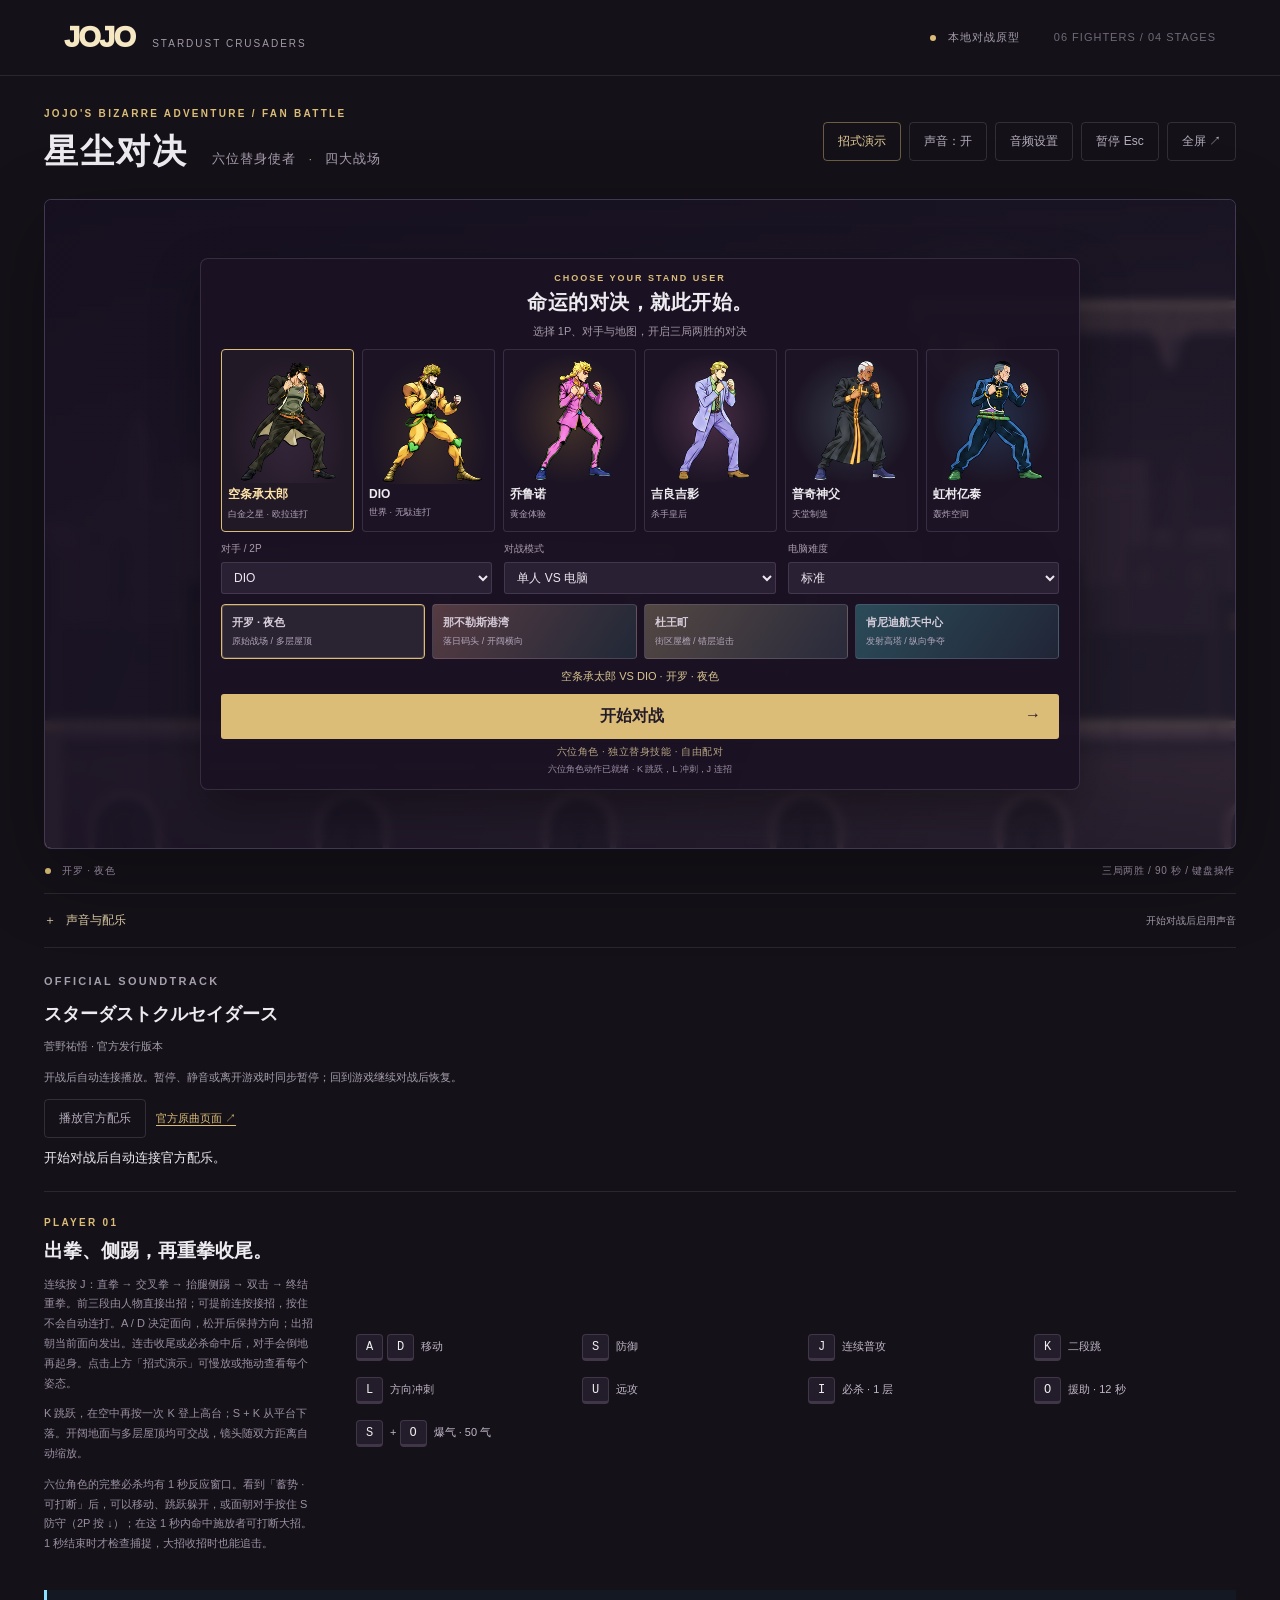
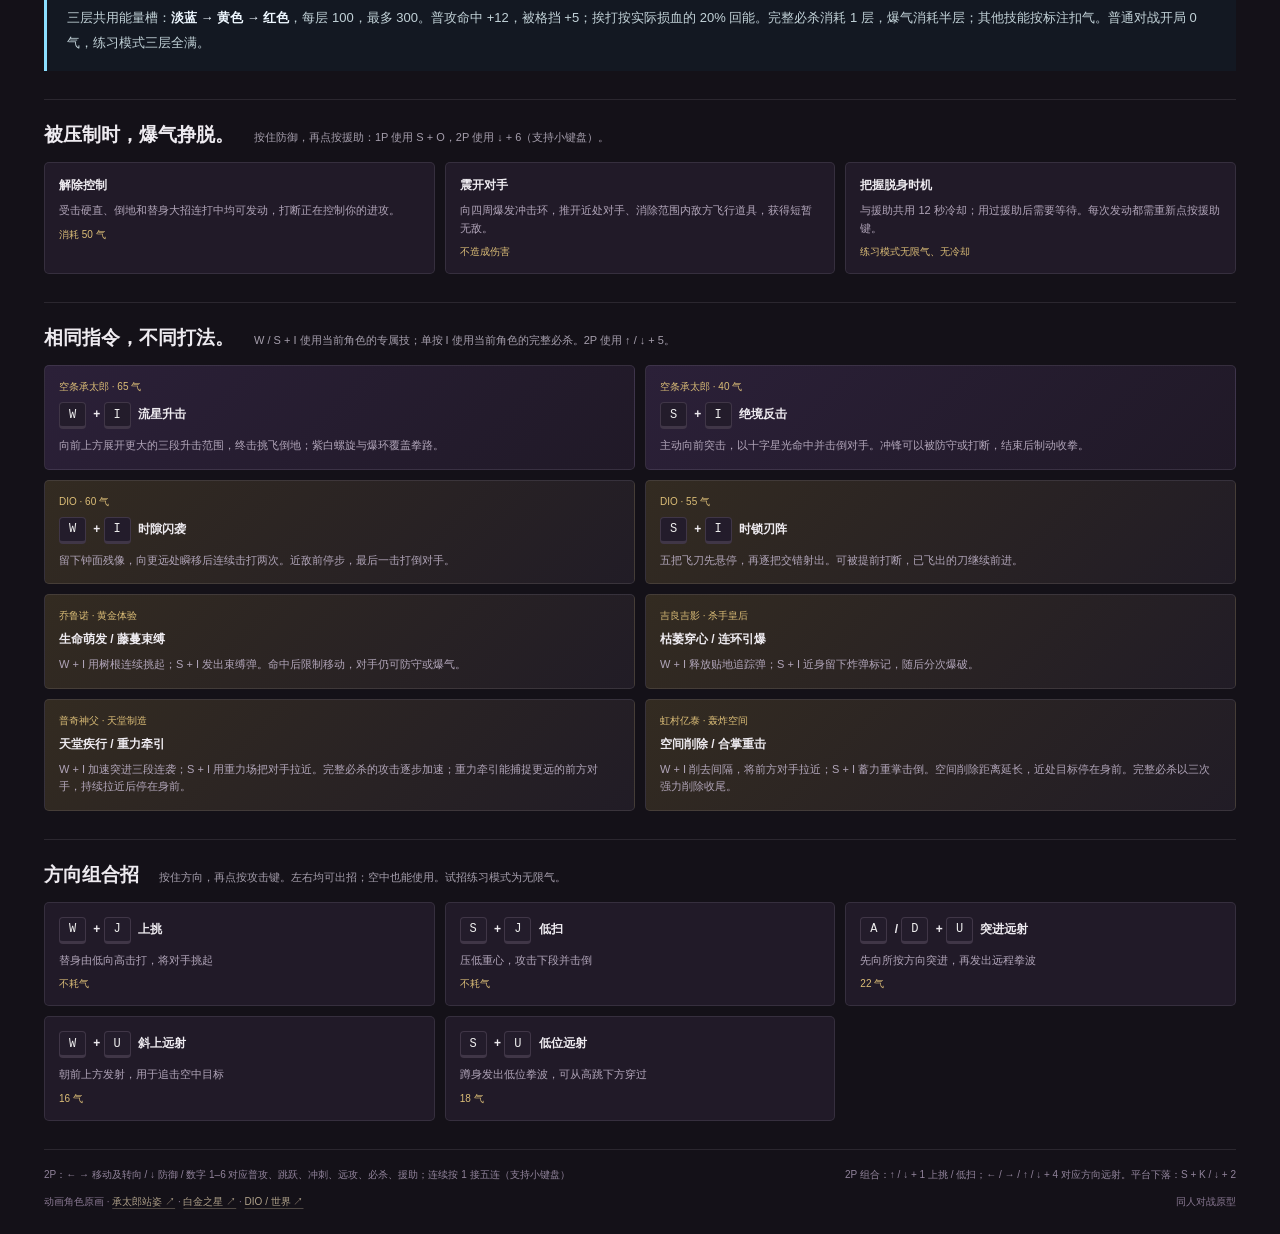
==== jojo-star-duel/index.html @ f83372fe "Replace workplace game with JOJO Star Duel" ====
<!doctype html>
<html lang="zh-CN">
<head>
  <meta charset="UTF-8">
  <meta name="viewport" content="width=device-width,initial-scale=1">
  <meta name="theme-color" content="#17121e">
  <title>JOJO · 星尘对决</title>
  <link rel="stylesheet" href="style.css?v=jojo-startup-41">
</head>
<body>
  <header>
    <a class="brand" href="./">JOJO<span>STARDUST CRUSADERS</span></a>
    <div class="status"><i></i> 本地对战原型 <span>06 FIGHTERS / 04 STAGES</span></div>
  </header>
  <main>
    <div class="heading">
      <div><p class="eyebrow">JOJO'S BIZARRE ADVENTURE / FAN BATTLE</p><h1>星尘对决<span>六位替身使者 <em>·</em> 四大战场</span></h1></div>
      <div class="tools"><button id="motion-open" disabled>招式演示</button><button id="sound" aria-pressed="true">声音：开</button><button id="audio-open">音频设置</button><button id="pause">暂停 Esc</button><button id="fullscreen">全屏 ↗</button></div>
    </div>
    <section class="arena" id="arena">
      <canvas id="game" width="1100" height="600" aria-label="JOJO 横版格斗游戏，操作方法见下方"></canvas>
      <div class="overlay" id="menu">
        <div class="menu-card roster-card">
          <p class="eyebrow">CHOOSE YOUR STAND USER</p>
          <h2>命运的对决，就此开始。</h2>
          <p class="muted">选择 1P、对手与地图，开启三局两胜的对决</p>
          <div class="fighters">
            <button class="fighter selected" data-char="jotaro" aria-label="选择空条承太郎">
              <span class="portrait jotaro"><canvas id="jotaro-portrait" width="320" height="320" role="img" aria-label="空条承太郎第三部战斗造型"></canvas></span>
              <b>空条承太郎</b><small>白金之星 · 欧拉连打</small>
            </button>
            <button class="fighter" data-char="dio" aria-label="选择 DIO">
              <span class="portrait dio"><canvas id="dio-portrait" width="320" height="320" role="img" aria-label="DIO 第三部战斗造型"></canvas></span>
              <b>DIO</b><small>世界 · 无駄连打</small>
            </button>
            <button class="fighter" data-char="giorno" aria-label="选择乔鲁诺"><span class="portrait giorno"><canvas id="giorno-portrait" width="320" height="320" role="img" aria-label="乔鲁诺战斗造型"></canvas></span><b>乔鲁诺</b><small>黄金体验</small></button>
            <button class="fighter" data-char="kira" aria-label="选择吉良吉影"><span class="portrait kira"><canvas id="kira-portrait" width="320" height="320" role="img" aria-label="吉良吉影战斗造型"></canvas></span><b>吉良吉影</b><small>杀手皇后</small></button>
            <button class="fighter" data-char="pucci" aria-label="选择普奇神父"><span class="portrait pucci"><canvas id="pucci-portrait" width="320" height="320" role="img" aria-label="普奇神父战斗造型"></canvas></span><b>普奇神父</b><small>天堂制造</small></button>
            <button class="fighter" data-char="okuyasu" aria-label="选择虹村亿泰"><span class="portrait okuyasu"><canvas id="okuyasu-portrait" width="320" height="320" role="img" aria-label="虹村亿泰战斗造型"></canvas></span><b>虹村亿泰</b><small>轰炸空间</small></button>
          </div>
          <div class="settings match-settings">
            <label>对手 / 2P<select id="opponent"><option value="jotaro">空条承太郎</option><option value="dio" selected>DIO</option><option value="giorno">乔鲁诺</option><option value="kira">吉良吉影</option><option value="pucci">普奇神父</option><option value="okuyasu">虹村亿泰</option></select></label>
            <label>对战模式<select id="mode"><option value="cpu">单人 VS 电脑</option><option value="versus">双人 · 同屏对战</option><option value="training">试招练习 · 无限气</option></select></label>
            <label>电脑难度<select id="difficulty"><option value="easy">入门</option><option value="normal" selected>标准</option><option value="hard">挑战</option></select></label>
          </div>
          <div class="stage-select" role="group" aria-label="选择地图">
            <button data-stage="cairo" class="selected" aria-pressed="true"><b>开罗 · 夜色</b><small>原始战场 / 多层屋顶</small></button>
            <button data-stage="naples" aria-pressed="false"><b>那不勒斯港湾</b><small>落日码头 / 开阔横向</small></button>
            <button data-stage="morioh" aria-pressed="false"><b>杜王町</b><small>街区屋檐 / 错层追击</small></button>
            <button data-stage="cape" aria-pressed="false"><b>肯尼迪航天中心</b><small>发射高塔 / 纵向争夺</small></button>
          </div>
          <p id="match-summary" class="match-summary">空条承太郎 VS DIO · 开罗 · 夜色</p>
          <button id="start" class="primary" disabled>开始对战 <span>→</span></button>
          <small class="art-note">六位角色 · 独立替身技能 · 自由配对</small>
          <small id="asset-status" class="footnote" aria-live="polite">角色动作加载中…</small>
        </div>
      </div>
      <div class="overlay hidden" id="result"><div class="menu-card compact"><p class="eyebrow" id="result-label">PAUSED</p><h2 id="result-title">对战暂停</h2><p class="muted" id="result-detail"></p><button class="primary" id="continue">继续对战 →</button><button class="secondary" id="back">返回选人</button></div></div>
      <div class="motion-view hidden" id="motion-view" role="dialog" aria-modal="true" aria-labelledby="motion-title">
        <div class="motion-heading"><div><p class="eyebrow">MOVE STUDY</p><h2 id="motion-title">查看完整动作与衔接</h2></div><button class="secondary" id="motion-close">返回游戏 ×</button></div>
        <label class="motion-character-label">演示角色 <select id="motion-character"><option value="jotaro" selected>空条承太郎</option><option value="dio">DIO</option><option value="giorno">乔鲁诺</option><option value="kira">吉良吉影</option><option value="pucci">普奇神父</option><option value="okuyasu">虹村亿泰</option></select></label>
        <p class="motion-intro">与实战相同的动作 · 普攻观察拳脚，方向招式查看替身与弹道 · 可慢放或拖动进度</p>
        <canvas id="motion-canvas" width="1000" height="390" aria-label="角色移动、跳跃、冲刺和普攻动作演示"></canvas>
        <div class="motion-moves" role="group" aria-label="选择招式"><button data-move="0" aria-pressed="true">完整五连</button><button data-move="1" aria-pressed="false">01 直拳</button><button data-move="2" aria-pressed="false">02 交叉拳</button><button data-move="3" aria-pressed="false">03 侧踢</button><button data-move="4" aria-pressed="false">04 双击</button><button data-move="5" aria-pressed="false">05 重拳</button></div>
        <div class="motion-moves motion-states" role="group" aria-label="选择身体动作"><button data-motion="idle" aria-pressed="false">待机</button><button data-motion="run" aria-pressed="false">跑步接拳</button><button data-motion="jump" aria-pressed="false">跳跃接拳</button><button data-motion="dash" aria-pressed="false">闪现 / 冲刺</button><button data-motion="guard" aria-pressed="false">防御</button><button data-motion="hit" aria-pressed="false">受击 / 倒地</button></div>
        <div class="motion-moves motion-commands" role="group" aria-label="选择方向组合招"><button data-motion="command-upper" aria-pressed="false">W + J 上挑</button><button data-motion="command-heavy" aria-pressed="false">S + J 低扫</button><button data-motion="command-dashRanged" aria-pressed="false">A / D + U 突进远射</button><button data-motion="command-rangedUp" aria-pressed="false">W + U 斜上远射</button><button data-motion="command-rangedLow" aria-pressed="false">S + U 低位远射</button></div>
        <div class="motion-moves motion-signatures" role="group" aria-label="选择角色专属技"><button data-motion="command-starAscend" aria-pressed="false">承太郎 · 流星升击</button><button data-motion="command-starCounter" aria-pressed="false">承太郎 · 绝境反击</button><button data-motion="command-timeAmbush" aria-pressed="false">DIO · 时隙闪袭</button><button data-motion="command-knifeArray" aria-pressed="false">DIO · 时锁刃阵</button><button data-motion="command-rootBloom" aria-pressed="false">乔鲁诺 · 生命萌发</button><button data-motion="command-lifeBind" aria-pressed="false">乔鲁诺 · 藤蔓束缚</button><button data-motion="command-sheerHeart" aria-pressed="false">吉良 · 枯萎穿心</button><button data-motion="command-chainBomb" aria-pressed="false">吉良 · 连环引爆</button><button data-motion="command-heavenDrive" aria-pressed="false">普奇 · 天堂疾行</button><button data-motion="command-gravityWell" aria-pressed="false">普奇 · 重力牵引</button><button data-motion="command-spaceErase" aria-pressed="false">亿泰 · 空间削除</button><button data-motion="command-palmCrush" aria-pressed="false">亿泰 · 合掌重击</button></div>
        <div class="motion-playback"><button class="secondary" id="motion-play">暂停动画</button><label>速度 <select id="motion-speed"><option value="1">1× 实战</option><option value="0.5" selected>0.5× 慢放</option></select></label><input id="motion-scrub" type="range" min="0" max="1000" value="0" aria-label="动作进度"><output id="motion-phase">起手</output></div>
      </div>
    </section>
    <div class="under"><span id="stage-label"><i></i> 开罗 · 夜色</span><span id="arena-mode">三局两胜 / 90 秒 / 键盘操作</span></div>
    <details class="audio-settings" id="audio-settings">
      <summary><span>声音与配乐</span><small id="audio-status" aria-live="polite">开始对战后启用声音</small></summary>
      <div class="audio-body">
        <div class="audio-mixer">
          <label>背景音乐 <output id="level-music">35%</output><input id="volume-music" type="range" min="0" max="100" value="35"></label>
          <label>战斗音效 <output id="level-sfx">75%</output><input id="volume-sfx" type="range" min="0" max="100" value="75"></label>
          <label>人物声音 <output id="level-voice">85%</output><input id="volume-voice" type="range" min="0" max="100" value="85"></label>
        </div>
        <div class="audio-sources">
          <div><h3>战斗配乐</h3><p>唯一背景音乐：菅野祐悟《スターダストクルセイダース》官方发行版。</p>
            <p>开始对战并启用声音后自动连接。若浏览器未允许播放，请点击下方播放器的“播放官方配乐”。</p>
          </div>
          <div><h3>角色喊招</h3><p>六位角色已接入日语台词录音。新增黄金体验、杀手皇后、天堂制造与轰炸空间的召唤和招式喊声。完整必杀固定 1 秒前摇，召唤台词完整播完后再接连打台词。选择角色与台词可逐句试听、查看来源或替换；暂缺的喊声保留战斗音效。素材来自社区剪辑，原集数尚未逐一核对。</p>
            <label class="audio-field">角色与台词<select id="voice-slot"></select></label>
            <div class="audio-actions"><button class="secondary" id="voice-preview">试听这句</button><button class="secondary" id="sfx-preview">试听命中音效</button></div>
            <div class="audio-actions"><label class="audio-file">替换这句台词<input id="voice-file" type="file" accept="audio/*,.mp3,.wav,.ogg,.m4a"></label><button class="secondary" id="voice-reset">恢复默认</button></div><small id="voice-file-label">当前：角色台词录音</small><small id="voice-timing" class="voice-timing"></small><a id="voice-source" class="voice-source" target="_blank" rel="noopener noreferrer">查看这句素材来源 ↗</a>
          </div>
        </div>
        <p id="audio-message" class="audio-message" role="status">人物说话与大招演出时，音乐会自动降低。音量和导入文件保存在此浏览器。</p>
      </div>
    </details>
    <section id="official-player-section" class="official-player-section" aria-label="JOJO 官方配乐播放器">
      <div><p class="eyebrow">OFFICIAL SOUNDTRACK</p><h3>スターダストクルセイダース</h3><p>菅野祐悟 · 官方发行版本</p><p>开战后自动连接播放。暂停、静音或离开游戏时同步暂停；回到游戏继续对战后恢复。</p>
        <div class="audio-actions"><button class="secondary" id="official-load">播放官方配乐</button><a href="https://www.youtube.com/watch?v=wtrFQLivuCg" target="_blank" rel="noopener noreferrer">官方原曲页面 ↗</a></div>
        <small id="official-status" aria-live="polite">开始对战后自动连接官方配乐。</small></div><div id="official-player"></div>
    </section>
    <section class="guide">
      <div><p class="eyebrow">PLAYER 01</p><h3>出拳、侧踢，再重拳收尾。</h3><p>连续按 J：直拳 → 交叉拳 → 抬腿侧踢 → 双击 → 终结重拳。前三段由人物直接出招；可提前连按接招，按住不会自动连打。A / D 决定面向，松开后保持方向；出招朝当前面向发出。连击收尾或必杀命中后，对手会倒地再起身。点击上方「招式演示」可慢放或拖动查看每个姿态。</p><p>K 跳跃，在空中再按一次 K 登上高台；S + K 从平台下落。开阔地面与多层屋顶均可交战，镜头随双方距离自动缩放。</p><p>六位角色的完整必杀均有 1 秒反应窗口。看到「蓄势 · 可打断」后，可以移动、跳跃躲开，或面朝对手按住 S 防守（2P 按 ↓）；在这 1 秒内命中施放者可打断大招。1 秒结束时才检查捕捉，大招收招时也能追击。</p></div>
      <div class="keys"><span><kbd>A</kbd><kbd>D</kbd> 移动</span><span><kbd>S</kbd> 防御</span><span><kbd>J</kbd> 连续普攻</span><span><kbd>K</kbd> 二段跳</span><span><kbd>L</kbd> 方向冲刺</span><span><kbd>U</kbd> 远攻</span><span><kbd>I</kbd> 必杀 · 1 层</span><span><kbd>O</kbd> 援助 · 12 秒</span><span><kbd>S</kbd> + <kbd>O</kbd> 爆气 · 50 气</span></div>
    </section>
    <p class="energy-guide">三层共用能量槽：<b>淡蓝 → 黄色 → 红色</b>，每层 100，最多 300。普攻命中 +12，被格挡 +5；挨打按实际损血的 20% 回能。完整必杀消耗 1 层，爆气消耗半层；其他技能按标注扣气。普通对战开局 0 气，练习模式三层全满。</p>
    <section class="command-guide" aria-label="受击爆气操作">
      <div class="command-guide-heading"><h3>被压制时，爆气挣脱。</h3><p>按住防御，再点按援助：1P 使用 S + O，2P 使用 ↓ + 6（支持小键盘）。</p></div>
      <div class="command-list">
        <div><b>解除控制</b><span>受击硬直、倒地和替身大招连打中均可发动，打断正在控制你的进攻。</span><small>消耗 50 气</small></div>
        <div><b>震开对手</b><span>向四周爆发冲击环，推开近处对手、消除范围内敌方飞行道具，获得短暂无敌。</span><small>不造成伤害</small></div>
        <div><b>把握脱身时机</b><span>与援助共用 12 秒冷却；用过援助后需要等待。每次发动都需重新点按援助键。</span><small>练习模式无限气、无冷却</small></div>
      </div>
    </section>
    <section class="command-guide signature-guide" aria-label="角色专属招式">
      <div class="command-guide-heading"><h3>相同指令，不同打法。</h3><p>W / S + I 使用当前角色的专属技；单按 I 使用当前角色的完整必杀。2P 使用 ↑ / ↓ + 5。</p></div>
      <div class="command-list signature-list">
        <div><small>空条承太郎 · 65 气</small><b><kbd>W</kbd> + <kbd>I</kbd> 流星升击</b><span>向前上方展开更大的三段升击范围，终击挑飞倒地；紫白螺旋与爆环覆盖拳路。</span></div>
        <div><small>空条承太郎 · 40 气</small><b><kbd>S</kbd> + <kbd>I</kbd> 绝境反击</b><span>主动向前突击，以十字星光命中并击倒对手。冲锋可以被防守或打断，结束后制动收拳。</span></div>
        <div><small>DIO · 60 气</small><b><kbd>W</kbd> + <kbd>I</kbd> 时隙闪袭</b><span>留下钟面残像，向更远处瞬移后连续击打两次。近敌前停步，最后一击打倒对手。</span></div>
        <div><small>DIO · 55 气</small><b><kbd>S</kbd> + <kbd>I</kbd> 时锁刃阵</b><span>五把飞刀先悬停，再逐把交错射出。可被提前打断，已飞出的刀继续前进。</span></div>
        <div><small>乔鲁诺 · 黄金体验</small><b>生命萌发 / 藤蔓束缚</b><span>W + I 用树根连续挑起；S + I 发出束缚弹。命中后限制移动，对手仍可防守或爆气。</span></div>
        <div><small>吉良吉影 · 杀手皇后</small><b>枯萎穿心 / 连环引爆</b><span>W + I 释放贴地追踪弹；S + I 近身留下炸弹标记，随后分次爆破。</span></div>
        <div><small>普奇神父 · 天堂制造</small><b>天堂疾行 / 重力牵引</b><span>W + I 加速突进三段连袭；S + I 用重力场把对手拉近。完整必杀的攻击逐步加速；重力牵引能捕捉更远的前方对手，持续拉近后停在身前。</span></div>
        <div><small>虹村亿泰 · 轰炸空间</small><b>空间削除 / 合掌重击</b><span>W + I 削去间隔，将前方对手拉近；S + I 蓄力重掌击倒。空间削除距离延长，近处目标停在身前。完整必杀以三次强力削除收尾。</span></div>
      </div>
    </section>
    <section class="command-guide" aria-label="方向组合招操作表">
      <div class="command-guide-heading"><h3>方向组合招</h3><p>按住方向，再点按攻击键。左右均可出招；空中也能使用。试招练习模式为无限气。</p></div>
      <div class="command-list">
        <div><b><kbd>W</kbd> + <kbd>J</kbd> 上挑</b><span>替身由低向高击打，将对手挑起</span><small>不耗气</small></div>
        <div><b><kbd>S</kbd> + <kbd>J</kbd> 低扫</b><span>压低重心，攻击下段并击倒</span><small>不耗气</small></div>
        <div><b><kbd>A</kbd> / <kbd>D</kbd> + <kbd>U</kbd> 突进远射</b><span>先向所按方向突进，再发出远程拳波</span><small>22 气</small></div>
        <div><b><kbd>W</kbd> + <kbd>U</kbd> 斜上远射</b><span>朝前上方发射，用于追击空中目标</span><small>16 气</small></div>
        <div><b><kbd>S</kbd> + <kbd>U</kbd> 低位远射</b><span>蹲身发出低位拳波，可从高跳下方穿过</span><small>18 气</small></div>
      </div>
    </section>
    <footer>
      <div class="footer-controls"><span>2P：← → 移动及转向 / ↓ 防御 / 数字 1–6 对应普攻、跳跃、冲刺、远攻、必杀、援助；连续按 1 接五连（支持小键盘）</span><span>2P 组合：↑ / ↓ + 1 上挑 / 低扫；← / → / ↑ / ↓ + 4 对应方向远射。平台下落：S + K / ↓ + 2</span></div>
      <div class="credits"><span>动画角色原画 · <a href="https://natalie.mu/comic/news/106280" target="_blank" rel="noopener noreferrer">承太郎站姿 ↗</a> · <a href="https://jojo-portal.com/anime/sc/character/01/" target="_blank" rel="noopener noreferrer">白金之星 ↗</a> · <a href="https://jojo-portal.com/anime/sc/character/07/" target="_blank" rel="noopener noreferrer">DIO / 世界 ↗</a></span><span>同人对战原型</span></div>
    </footer>
  </main>
  <script src="voice-timing.js?v=jojo-startup-41"></script>
  <script src="combat-geometry.js?v=jojo-startup-41"></script>
  <script src="stage.js?v=jojo-startup-41"></script>
  <script src="battle-vfx.js?v=jojo-startup-41"></script>
  <script src="sprite-data.js?v=jojo-startup-41"></script>
  <script src="sprite-animation.js?v=jojo-startup-41"></script>
  <script src="expansion-art.js?v=jojo-startup-41"></script>
  <script src="fighter-render.js?v=jojo-startup-41"></script>
  <script src="super-render.js?v=jojo-startup-41"></script>
  <script src="audio-data.js?v=jojo-startup-41"></script>
  <script src="audio-engine.js?v=jojo-startup-41"></script>
  <script src="energy-hud.js?v=jojo-startup-41"></script>
  <script src="game.js?v=jojo-startup-41"></script>
  <script src="motion-preview.js?v=jojo-startup-41"></script>
  <script src="audio-ui.js?v=jojo-startup-41"></script>
</body>
</html>
---- jojo-star-duel/style.css ----
:root{color-scheme:dark;--ink:#eeebf0;--muted:#a59eac;--gold:#dbbd77;--line:#e4d5ed1c;--plum:#21182b}*{box-sizing:border-box}body{margin:0;background:#141118;color:var(--ink);font-family:Inter,"PingFang SC","Microsoft YaHei",sans-serif}button,select{font:inherit}button{cursor:pointer}header{height:76px;border-bottom:1px solid var(--line);padding:0 5%;display:flex;align-items:center;justify-content:space-between}.brand{font-size:29px;font-weight:950;letter-spacing:-1.8px;color:#f6e8c3;text-decoration:none}.brand span{font-size:10px;letter-spacing:2px;margin-left:18px;color:#a39ba9;font-weight:500}.status{font-size:11px;color:#a59eac;letter-spacing:1px}.status span{margin-left:30px;color:#706977}i{display:inline-block;width:6px;height:6px;background:var(--gold);border-radius:50%;margin-right:8px}main{max-width:1300px;margin:auto;padding:32px 44px 24px}.heading{display:flex;justify-content:space-between;align-items:center;margin-bottom:24px}.eyebrow{font-size:10px;letter-spacing:2.3px;color:var(--gold);font-weight:700;margin:0 0 10px}h1{font-size:34px;margin:0;letter-spacing:2px}h1 em{font-size:11px;color:var(--gold);margin:0 8px;font-style:normal}h1>span{font-size:13px;color:#a89eaf;font-weight:400;letter-spacing:1px;margin-left:24px}.tools{display:flex;gap:8px}.tools button,.secondary{border:1px solid #ffffff20;background:transparent;color:#b6adbe;padding:10px 14px;font-size:12px;border-radius:4px}button:hover:not(:disabled){filter:brightness(1.14)}button:focus-visible,select:focus-visible,a:focus-visible{outline:2px solid var(--gold);outline-offset:4px}.arena{position:relative;width:100%;aspect-ratio:11/6;background:#241d32;border:1px solid #d1bce42b;border-radius:7px;overflow:hidden;box-shadow:0 24px 80px #0004}canvas{width:100%;height:100%;display:block}.overlay{position:absolute;inset:0;display:grid;place-items:center;background:linear-gradient(110deg,#171020e8,#1e1624b8);backdrop-filter:blur(5px)}.hidden{display:none!important}.menu-card{width:440px;max-width:calc(100% - 24px);text-align:center;padding:18px 22px;background:#1b1423f2;border:1px solid #dbc2ec26;border-radius:8px;box-shadow:0 20px 50px #0005}.menu-card>.eyebrow{font-size:9px;margin-bottom:6px;letter-spacing:2px}h2{font-size:22px;margin:6px 0 7px;letter-spacing:.5px}.muted{color:#a69aaa;font-size:11px;line-height:1.6;margin:0 0 12px}.fighters{display:flex;gap:12px}.fighter{flex:1;min-width:0;border:1px solid #dbc2ec25;background:#ffffff03;color:var(--ink);border-radius:4px;padding:9px 10px 11px;text-align:left;transition:border-color .15s,background .15s}.fighter.selected{border-color:var(--gold);background:#dbbd770a}.portrait{display:block;position:relative;overflow:hidden;height:160px;margin-bottom:8px;background:radial-gradient(ellipse at 50% 65%,#61466c48,transparent 70%)}.portrait.dio{background:radial-gradient(ellipse at 50% 65%,#92713838,transparent 70%)}.portrait svg{position:absolute;inset:0;display:block;width:100%;height:160px;min-width:0;min-height:0;overflow:hidden}.fighter b,.fighter small{display:block}.fighter b{font-size:14px;letter-spacing:.5px}.fighter small{color:#b0a2b9;font-size:10px;margin-top:5px;white-space:nowrap}.settings{display:flex;gap:12px;text-align:left;margin:12px 0}.settings label{flex:1;min-width:0;font-size:10px;color:#a99bad}.settings select{display:block;width:100%;margin-top:6px;padding:8px;background:#292033;color:#eee7f0;border:1px solid #dbc2ec25;border-radius:3px;font-size:12px}.primary{border:0;width:100%;padding:12px 18px;background:var(--gold);color:#241b2a;font-weight:800;border-radius:3px}.primary span{float:right}.primary:disabled{cursor:wait;opacity:.45}.art-note{display:block;margin-top:9px;font-size:10px;letter-spacing:.5px;color:#b7a483}.footnote{display:block;margin-top:4px;font-size:10px;color:#9b8ea6;line-height:1.4}.under{display:flex;justify-content:space-between;color:#9e91a8;font-size:10px;letter-spacing:.7px;padding:15px 1px;border-bottom:1px solid var(--line)}.guide{display:flex;gap:42px;padding:25px 0}.guide>div:first-child{width:270px;flex-shrink:0}h3{margin:0 0 8px;font-size:19px}.guide p:not(.eyebrow){font-size:11px;color:#9b90a3;line-height:1.8}.keys{display:grid;grid-template-columns:repeat(4,1fr);gap:16px 24px;align-content:center;flex:1}.keys span{font-size:11px;color:#c1b7c8;white-space:nowrap}kbd{display:inline-grid;place-items:center;min-width:27px;height:27px;border:1px solid #dac5e627;border-bottom:3px solid #dac5e627;border-radius:4px;margin-right:4px;background:#231c2b;font:12px monospace;color:#eee}footer{border-top:1px solid var(--line);padding-top:16px;font-size:10px;color:#92849c}.footer-controls,.credits{display:flex;justify-content:space-between;gap:20px;line-height:1.7}.credits{margin-top:10px;color:#887791}.credits a{color:#b0a28a;text-underline-offset:3px;text-decoration-color:#b0a28a60}.compact{width:340px;padding:24px}.compact .secondary{margin-top:10px;width:100%}.compact .muted{margin-bottom:20px}.arena:fullscreen{border:0;border-radius:0;aspect-ratio:auto;display:grid;place-items:center;background:#100b16}.arena:fullscreen canvas{object-fit:contain}@media(max-width:1050px){h1>span{display:none}.guide{gap:20px}.guide>div:first-child{width:220px}.keys{gap:14px 12px}.arena{min-height:500px}}@media(max-width:850px){main{padding:24px 15px}.heading{align-items:flex-start}h1{font-size:28px}.heading .eyebrow{font-size:8px;letter-spacing:1.5px}.tools{gap:4px}.tools button{padding:8px;font-size:10px}.guide{flex-direction:column;gap:8px}.guide>div:first-child{width:auto}.keys{grid-template-columns:repeat(4,1fr);gap:12px}.arena{min-height:500px}canvas{object-fit:contain}.menu-card{padding:16px 18px}.footer-controls,.credits{flex-direction:column;gap:4px}header{height:60px}.status span{display:none}.brand span{font-size:8px;letter-spacing:1px;margin-left:12px}}@media(max-width:540px){header{padding:0 16px}.brand{font-size:26px}.brand span{display:none}.heading{gap:12px}.heading .eyebrow{font-size:7px;letter-spacing:.8px}.tools button{padding:7px 5px}.tools{padding-top:18px}.menu-card{max-width:calc(100% - 20px);padding:16px 14px}h2{font-size:19px}.keys{grid-template-columns:repeat(2,1fr)}.fighter{padding-left:8px;padding-right:8px}.fighter small{font-size:9px}.settings{gap:8px}.settings select{font-size:11px;padding:8px 4px}.under{font-size:9px;gap:12px}.status{font-size:10px}}
/* Match canvas backing and CSS aspect ratios so the standing portrait stays undistorted. */
.portrait canvas{position:absolute;top:0;left:50%;width:160px;height:160px;transform:translateX(-50%);object-fit:contain}
.tools #motion-open{border-color:#dbbd7770;color:#e6cd99}
.motion-view{position:fixed;inset:24px;z-index:20;max-width:1200px;margin:auto;background:#18151f;display:flex;flex-direction:column;padding:18px 25px;overflow:auto;border:1px solid #d6c2e340;border-radius:8px;box-shadow:0 0 0 100vmax #100b16dd}
.command-guide{border-top:1px solid var(--line);padding:22px 0 28px}.command-guide-heading{display:flex;align-items:baseline;gap:20px}.command-guide-heading p{font-size:11px;color:#a59eac;line-height:1.8;margin:0 0 14px}.command-list{display:grid;grid-template-columns:repeat(3,minmax(0,1fr));gap:10px}.command-list>div{display:flex;flex-direction:column;gap:8px;padding:14px;background:#211a28;border:1px solid var(--line);border-radius:5px}.command-list b{font-size:12px;font-weight:600}.command-list span{font-size:11px;line-height:1.6;color:#b1a5b9}.command-list small{font-size:10px;color:var(--gold)}@media(max-width:850px){.command-list{grid-template-columns:repeat(2,minmax(0,1fr))}.command-guide-heading{display:block}}@media(max-width:540px){.command-list{grid-template-columns:1fr}.command-list>div{padding:12px}}
.motion-heading{display:flex;align-items:center;justify-content:space-between;gap:12px}.motion-heading h2{font-size:21px;margin:0}.motion-heading .eyebrow{font-size:8px;margin-bottom:4px}.motion-heading button{white-space:nowrap}
.motion-intro{font-size:11px;color:#a69bac;margin:8px 0 0}.motion-view canvas{flex:1;min-height:140px;width:100%;height:auto;object-fit:contain}
.motion-moves{display:flex;gap:6px;flex-wrap:wrap;margin:6px 0 12px}.motion-moves button{flex:1;min-width:80px;border:1px solid #d6c2e32b;border-radius:4px;background:#251e2d;color:#bdb1c5;padding:8px 7px;font-size:11px}.motion-moves button[aria-pressed=true]{background:#dbbd77;color:#271c2c;border-color:#dbbd77}
.motion-playback{display:flex;gap:14px;align-items:center;font-size:11px;color:#a69bac;min-height:35px}.motion-playback button{padding:8px 11px;white-space:nowrap}.motion-playback select{background:#251e2d;color:#e3dce8;border:1px solid #d6c2e32b;padding:6px;border-radius:3px;font-size:11px}.motion-playback label{white-space:nowrap}.motion-playback input{min-width:40px;flex:1;accent-color:#dbbd77}.motion-playback output{min-width:85px;text-align:right}
@media(max-width:650px){.tools{flex-wrap:wrap;justify-content:flex-end;max-width:170px}.motion-view{padding:14px}.motion-heading h2{font-size:17px}.motion-playback{gap:7px;flex-wrap:wrap}.motion-playback output{min-width:68px;font-size:10px}.motion-moves{gap:4px;margin-bottom:6px}.motion-moves button{padding:6px;min-width:70px}.motion-intro{font-size:10px}}

.motion-states{margin-top:0}.motion-states button{padding-top:7px;padding-bottom:7px}
.signature-list{grid-template-columns:repeat(2,minmax(0,1fr))}.signature-list>div{background:linear-gradient(135deg,#2b2038,#201927)}.signature-list>div:nth-child(n+3){background:linear-gradient(135deg,#332b21,#211c26)}.motion-signatures{margin-top:0}.motion-signatures button{border-color:#dbbd7750}.motion-commands{margin-bottom:6px}@media(max-width:540px){.signature-list{grid-template-columns:1fr}}

.audio-settings{border-bottom:1px solid var(--line);font-size:12px}.audio-settings summary{display:flex;align-items:center;justify-content:space-between;cursor:pointer;padding:18px 0;color:#dccba5}.audio-settings summary:before{content:'＋';margin-right:10px}.audio-settings[open] summary:before{content:'−'}.audio-settings summary small{margin-left:auto;color:var(--muted);font-size:10px}.audio-body{padding:0 0 20px}.audio-mixer{display:grid;grid-template-columns:repeat(3,1fr);gap:28px;padding:16px 20px;background:#231c2b;border-radius:5px}.audio-mixer label{font-size:12px}.audio-mixer output{float:right;color:var(--gold);font-size:11px}.audio-mixer input{display:block;width:100%;margin:14px 0 4px;accent-color:var(--gold)}.audio-sources{display:grid;grid-template-columns:1fr 1fr;gap:36px;margin-top:24px}.audio-sources h3{font-size:16px}.audio-sources p{color:var(--muted);line-height:1.8;font-size:11px;min-height:40px}.audio-field{display:block;color:var(--muted);font-size:11px}.audio-field select{display:block;width:100%;padding:10px;margin:8px 0 14px;background:#292033;border:1px solid var(--line);color:var(--ink);border-radius:4px;font-size:12px}.audio-actions{display:flex;align-items:center;gap:10px;margin:10px 0;flex-wrap:wrap}.audio-actions a{color:var(--gold);font-size:11px;text-underline-offset:3px}.audio-file{position:relative;overflow:hidden;display:inline-block;padding:10px 14px;border:1px solid #dbbd7750;border-radius:4px;color:var(--gold);cursor:pointer}.audio-file input{position:absolute;inset:0;width:100%;opacity:0;cursor:pointer}.audio-file:focus-within{outline:2px solid var(--gold);outline-offset:3px}.audio-sources small{color:var(--muted);overflow-wrap:anywhere}.audio-message{font-size:11px;color:#b8a9c3;line-height:1.7;margin:22px 0 0}.official-player-section{display:flex;align-items:center;justify-content:space-between;gap:24px;padding:24px 0;border-bottom:1px solid var(--line)}.official-player-section p{font-size:11px;line-height:1.8;color:var(--muted)}.official-player-section iframe{border:0;flex:none;width:480px;height:270px;max-width:100%}.official-player-section h3{font-size:18px}@media(max-width:850px){.audio-sources{gap:20px}.official-player-section{flex-direction:column;align-items:flex-start}}@media(max-width:540px){.audio-mixer,.audio-sources{grid-template-columns:1fr;gap:18px}.audio-mixer{padding:14px}.audio-settings summary small{font-size:9px}.audio-sources p{min-height:0}.official-player-section iframe{height:240px;min-width:200px}}

.voice-source{display:block;width:fit-content;margin-top:7px;color:var(--gold);font-size:11px;text-underline-offset:3px}.audio-actions button:disabled{opacity:.4;cursor:default}

.voice-timing{display:block;margin-top:6px;color:#e9d7ad;font-variant-numeric:tabular-nums}

/* Six fighters keep their authored body proportions in square portrait canvases. */
#menu{overflow:auto;padding:12px}.roster-card{width:880px;padding:14px 20px}.roster-card h2{font-size:20px}.roster-card .muted{margin-bottom:8px}.roster-card .fighters{display:grid;grid-template-columns:repeat(6,minmax(0,1fr));gap:8px}.roster-card .fighter{padding:5px 6px 9px}.roster-card .portrait{height:128px;margin:0 0 3px}.roster-card .portrait canvas{width:128px;height:128px}.roster-card .fighter b{font-size:12px;letter-spacing:0}.roster-card .fighter small{font-size:9px;white-space:normal;line-height:1.4;min-height:14px}.fighter.selected b{color:#ffe4a9}.portrait.giorno{background:radial-gradient(ellipse,#c795423d,transparent 72%)}.portrait.kira{background:radial-gradient(ellipse,#d880b03d,transparent 72%)}.portrait.pucci{background:radial-gradient(ellipse,#8fcacd36,transparent 72%)}.portrait.okuyasu{background:radial-gradient(ellipse,#458fd03d,transparent 72%)}
.match-settings{margin:10px 0}.match-settings select{padding:7px 8px}.stage-select{display:grid;grid-template-columns:repeat(4,minmax(0,1fr));gap:7px}.stage-select button{border:1px solid #dbc2ec28;border-radius:4px;background:#2a2331;color:#d7cddb;text-align:left;padding:10px}.stage-select b,.stage-select small{display:block}.stage-select b{font-size:11px}.stage-select small{font-size:9px;color:#b3a7bd;margin-top:5px}.stage-select button[data-stage=naples]{background:linear-gradient(125deg,#563b42,#212837)}.stage-select button[data-stage=morioh]{background:linear-gradient(125deg,#534743,#292a3b)}.stage-select button[data-stage=cape]{background:linear-gradient(125deg,#2b4b59,#212536)}.stage-select button.selected{border-color:#dbbd77;box-shadow:inset 0 0 0 1px #dbbd7740}.match-summary{font-size:11px;color:#dac690;margin:10px 0}.roster-card .art-note{margin-top:6px}.roster-card .footnote{font-size:9px}.motion-character-label{font-size:12px;color:#d5c2aa;margin:12px 0 0}.motion-character-label select{margin-left:8px;background:#292033;color:#f2e8f4;padding:6px 10px;border:1px solid #dbc2ec35;border-radius:4px}
@media(max-width:850px){.roster-card{width:720px}.roster-card .portrait{height:102px}.roster-card .portrait canvas{width:102px;height:102px}.stage-select button{padding:8px 6px}.stage-select small{font-size:8px}.roster-card .fighter b{font-size:11px}}
@media(max-width:600px){#menu{place-items:start center;padding:10px}.roster-card{padding:12px}.roster-card .fighters{grid-template-columns:repeat(3,minmax(0,1fr));gap:6px}.roster-card .portrait{height:86px}.roster-card .portrait canvas{width:86px;height:86px}.stage-select{grid-template-columns:repeat(2,minmax(0,1fr))}.match-settings{flex-wrap:wrap}.match-settings label:first-child{flex-basis:100%}.roster-card h2{font-size:17px}}

.energy-guide{margin:0 0 28px;padding:16px 20px;border-left:3px solid #8bdfff;background:#12233366;color:#c2d2d8;font-size:13px;line-height:1.9}.energy-guide b{color:#eef7ff}
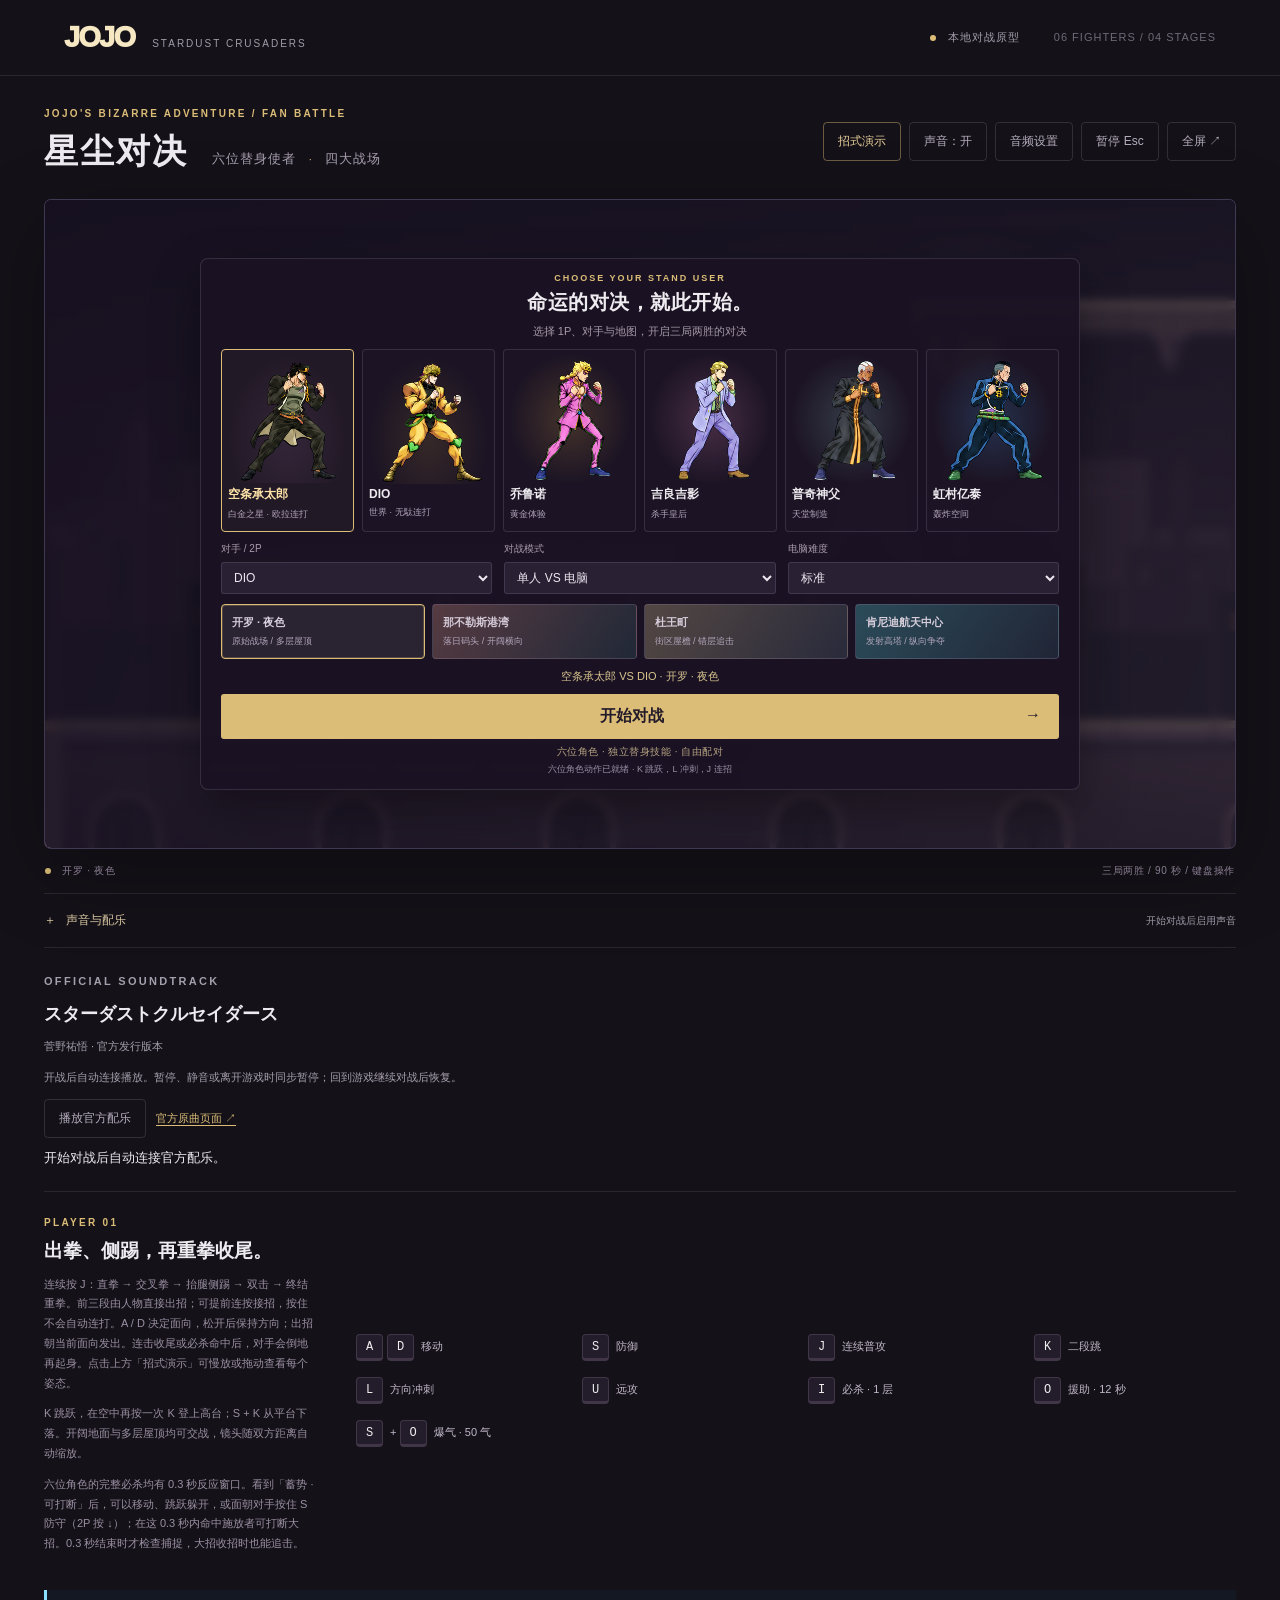
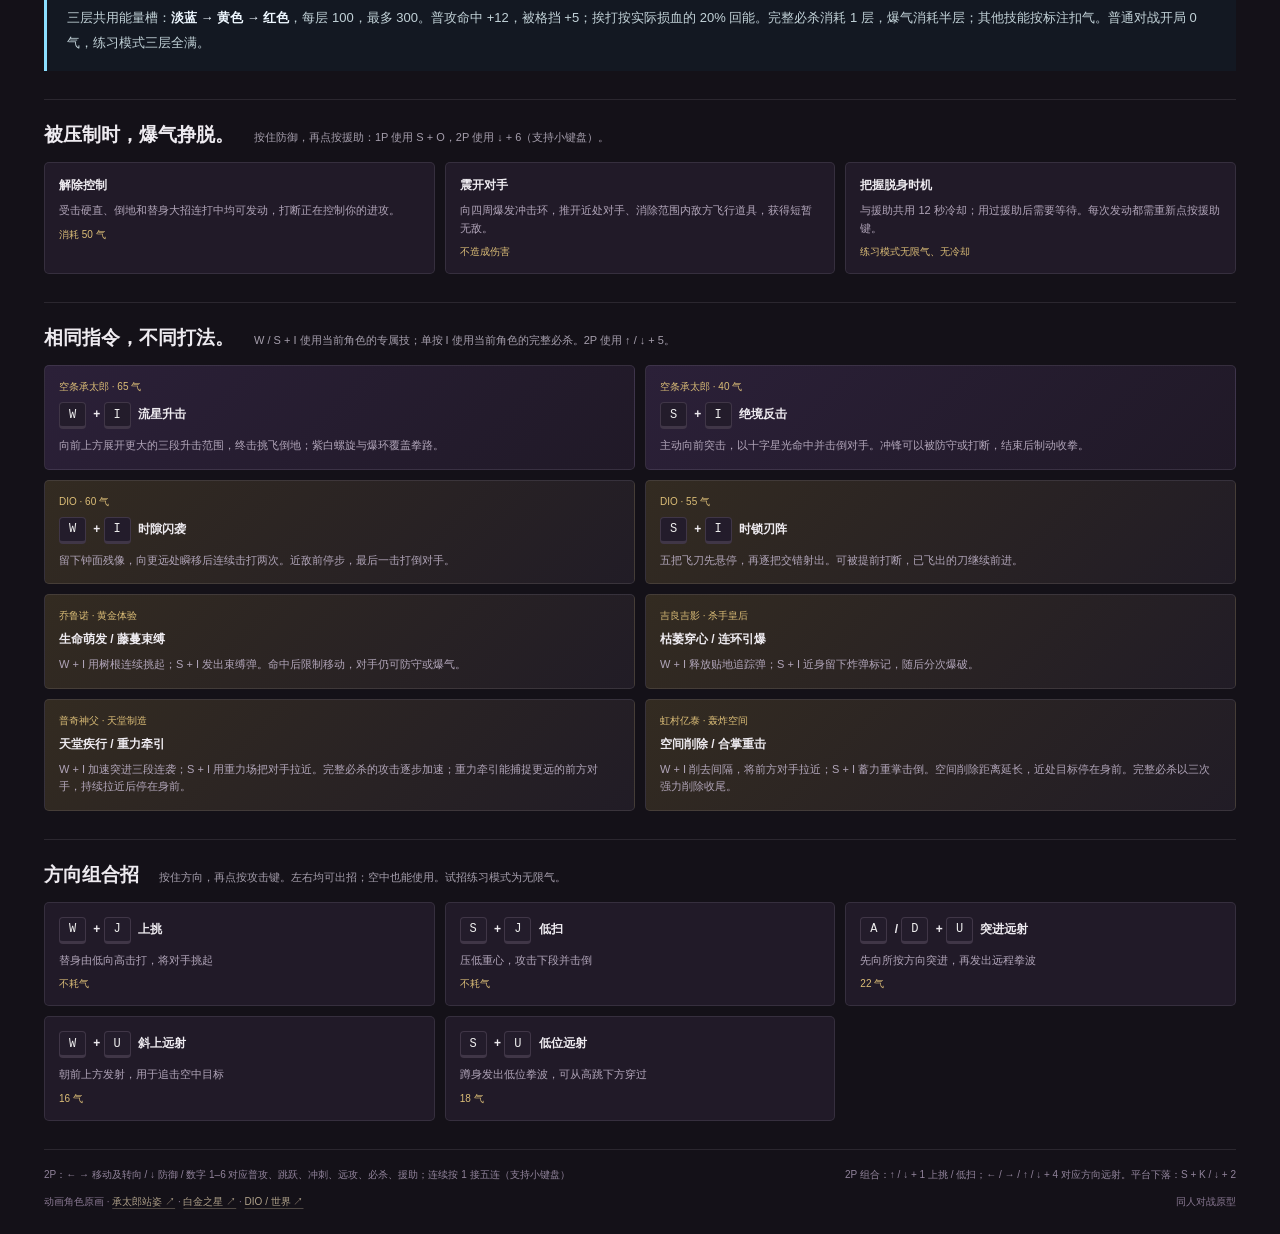
==== commit 14a08b84: "Sync latest JOJO Star Duel update" ====
--- a/jojo-star-duel/index.html
+++ b/jojo-star-duel/index.html
@@ -5,7 +5,7 @@
   <meta name="viewport" content="width=device-width,initial-scale=1">
   <meta name="theme-color" content="#17121e">
   <title>JOJO · 星尘对决</title>
-  <link rel="stylesheet" href="style.css?v=jojo-startup-41">
+  <link rel="stylesheet" href="style.css?v=jojo-startup-42">
 </head>
 <body>
   <header>
@@ -81,7 +81,7 @@
           <div><h3>战斗配乐</h3><p>唯一背景音乐：菅野祐悟《スターダストクルセイダース》官方发行版。</p>
             <p>开始对战并启用声音后自动连接。若浏览器未允许播放，请点击下方播放器的“播放官方配乐”。</p>
           </div>
-          <div><h3>角色喊招</h3><p>六位角色已接入日语台词录音。新增黄金体验、杀手皇后、天堂制造与轰炸空间的召唤和招式喊声。完整必杀固定 1 秒前摇，召唤台词完整播完后再接连打台词。选择角色与台词可逐句试听、查看来源或替换；暂缺的喊声保留战斗音效。素材来自社区剪辑，原集数尚未逐一核对。</p>
+          <div><h3>角色喊招</h3><p>六位角色已接入日语台词录音。新增黄金体验、杀手皇后、天堂制造与轰炸空间的召唤和招式喊声。完整必杀固定 0.3 秒前摇，召唤台词完整播完后再接连打台词。选择角色与台词可逐句试听、查看来源或替换；暂缺的喊声保留战斗音效。素材来自社区剪辑，原集数尚未逐一核对。</p>
             <label class="audio-field">角色与台词<select id="voice-slot"></select></label>
             <div class="audio-actions"><button class="secondary" id="voice-preview">试听这句</button><button class="secondary" id="sfx-preview">试听命中音效</button></div>
             <div class="audio-actions"><label class="audio-file">替换这句台词<input id="voice-file" type="file" accept="audio/*,.mp3,.wav,.ogg,.m4a"></label><button class="secondary" id="voice-reset">恢复默认</button></div><small id="voice-file-label">当前：角色台词录音</small><small id="voice-timing" class="voice-timing"></small><a id="voice-source" class="voice-source" target="_blank" rel="noopener noreferrer">查看这句素材来源 ↗</a>
@@ -96,7 +96,7 @@
         <small id="official-status" aria-live="polite">开始对战后自动连接官方配乐。</small></div><div id="official-player"></div>
     </section>
     <section class="guide">
-      <div><p class="eyebrow">PLAYER 01</p><h3>出拳、侧踢，再重拳收尾。</h3><p>连续按 J：直拳 → 交叉拳 → 抬腿侧踢 → 双击 → 终结重拳。前三段由人物直接出招；可提前连按接招，按住不会自动连打。A / D 决定面向，松开后保持方向；出招朝当前面向发出。连击收尾或必杀命中后，对手会倒地再起身。点击上方「招式演示」可慢放或拖动查看每个姿态。</p><p>K 跳跃，在空中再按一次 K 登上高台；S + K 从平台下落。开阔地面与多层屋顶均可交战，镜头随双方距离自动缩放。</p><p>六位角色的完整必杀均有 1 秒反应窗口。看到「蓄势 · 可打断」后，可以移动、跳跃躲开，或面朝对手按住 S 防守（2P 按 ↓）；在这 1 秒内命中施放者可打断大招。1 秒结束时才检查捕捉，大招收招时也能追击。</p></div>
+      <div><p class="eyebrow">PLAYER 01</p><h3>出拳、侧踢，再重拳收尾。</h3><p>连续按 J：直拳 → 交叉拳 → 抬腿侧踢 → 双击 → 终结重拳。前三段由人物直接出招；可提前连按接招，按住不会自动连打。A / D 决定面向，松开后保持方向；出招朝当前面向发出。连击收尾或必杀命中后，对手会倒地再起身。点击上方「招式演示」可慢放或拖动查看每个姿态。</p><p>K 跳跃，在空中再按一次 K 登上高台；S + K 从平台下落。开阔地面与多层屋顶均可交战，镜头随双方距离自动缩放。</p><p>六位角色的完整必杀均有 0.3 秒反应窗口。看到「蓄势 · 可打断」后，可以移动、跳跃躲开，或面朝对手按住 S 防守（2P 按 ↓）；在这 0.3 秒内命中施放者可打断大招。0.3 秒结束时才检查捕捉，大招收招时也能追击。</p></div>
       <div class="keys"><span><kbd>A</kbd><kbd>D</kbd> 移动</span><span><kbd>S</kbd> 防御</span><span><kbd>J</kbd> 连续普攻</span><span><kbd>K</kbd> 二段跳</span><span><kbd>L</kbd> 方向冲刺</span><span><kbd>U</kbd> 远攻</span><span><kbd>I</kbd> 必杀 · 1 层</span><span><kbd>O</kbd> 援助 · 12 秒</span><span><kbd>S</kbd> + <kbd>O</kbd> 爆气 · 50 气</span></div>
     </section>
     <p class="energy-guide">三层共用能量槽：<b>淡蓝 → 黄色 → 红色</b>，每层 100，最多 300。普攻命中 +12，被格挡 +5；挨打按实际损血的 20% 回能。完整必杀消耗 1 层，爆气消耗半层；其他技能按标注扣气。普通对战开局 0 气，练习模式三层全满。</p>
@@ -136,20 +136,20 @@
       <div class="credits"><span>动画角色原画 · <a href="https://natalie.mu/comic/news/106280" target="_blank" rel="noopener noreferrer">承太郎站姿 ↗</a> · <a href="https://jojo-portal.com/anime/sc/character/01/" target="_blank" rel="noopener noreferrer">白金之星 ↗</a> · <a href="https://jojo-portal.com/anime/sc/character/07/" target="_blank" rel="noopener noreferrer">DIO / 世界 ↗</a></span><span>同人对战原型</span></div>
     </footer>
   </main>
-  <script src="voice-timing.js?v=jojo-startup-41"></script>
-  <script src="combat-geometry.js?v=jojo-startup-41"></script>
-  <script src="stage.js?v=jojo-startup-41"></script>
-  <script src="battle-vfx.js?v=jojo-startup-41"></script>
-  <script src="sprite-data.js?v=jojo-startup-41"></script>
-  <script src="sprite-animation.js?v=jojo-startup-41"></script>
-  <script src="expansion-art.js?v=jojo-startup-41"></script>
-  <script src="fighter-render.js?v=jojo-startup-41"></script>
-  <script src="super-render.js?v=jojo-startup-41"></script>
-  <script src="audio-data.js?v=jojo-startup-41"></script>
-  <script src="audio-engine.js?v=jojo-startup-41"></script>
-  <script src="energy-hud.js?v=jojo-startup-41"></script>
-  <script src="game.js?v=jojo-startup-41"></script>
-  <script src="motion-preview.js?v=jojo-startup-41"></script>
-  <script src="audio-ui.js?v=jojo-startup-41"></script>
+  <script src="voice-timing.js?v=jojo-startup-42"></script>
+  <script src="combat-geometry.js?v=jojo-startup-42"></script>
+  <script src="stage.js?v=jojo-startup-42"></script>
+  <script src="battle-vfx.js?v=jojo-startup-42"></script>
+  <script src="sprite-data.js?v=jojo-startup-42"></script>
+  <script src="sprite-animation.js?v=jojo-startup-42"></script>
+  <script src="expansion-art.js?v=jojo-startup-42"></script>
+  <script src="fighter-render.js?v=jojo-startup-42"></script>
+  <script src="super-render.js?v=jojo-startup-42"></script>
+  <script src="audio-data.js?v=jojo-startup-42"></script>
+  <script src="audio-engine.js?v=jojo-startup-42"></script>
+  <script src="energy-hud.js?v=jojo-startup-42"></script>
+  <script src="game.js?v=jojo-startup-42"></script>
+  <script src="motion-preview.js?v=jojo-startup-42"></script>
+  <script src="audio-ui.js?v=jojo-startup-42"></script>
 </body>
 </html>
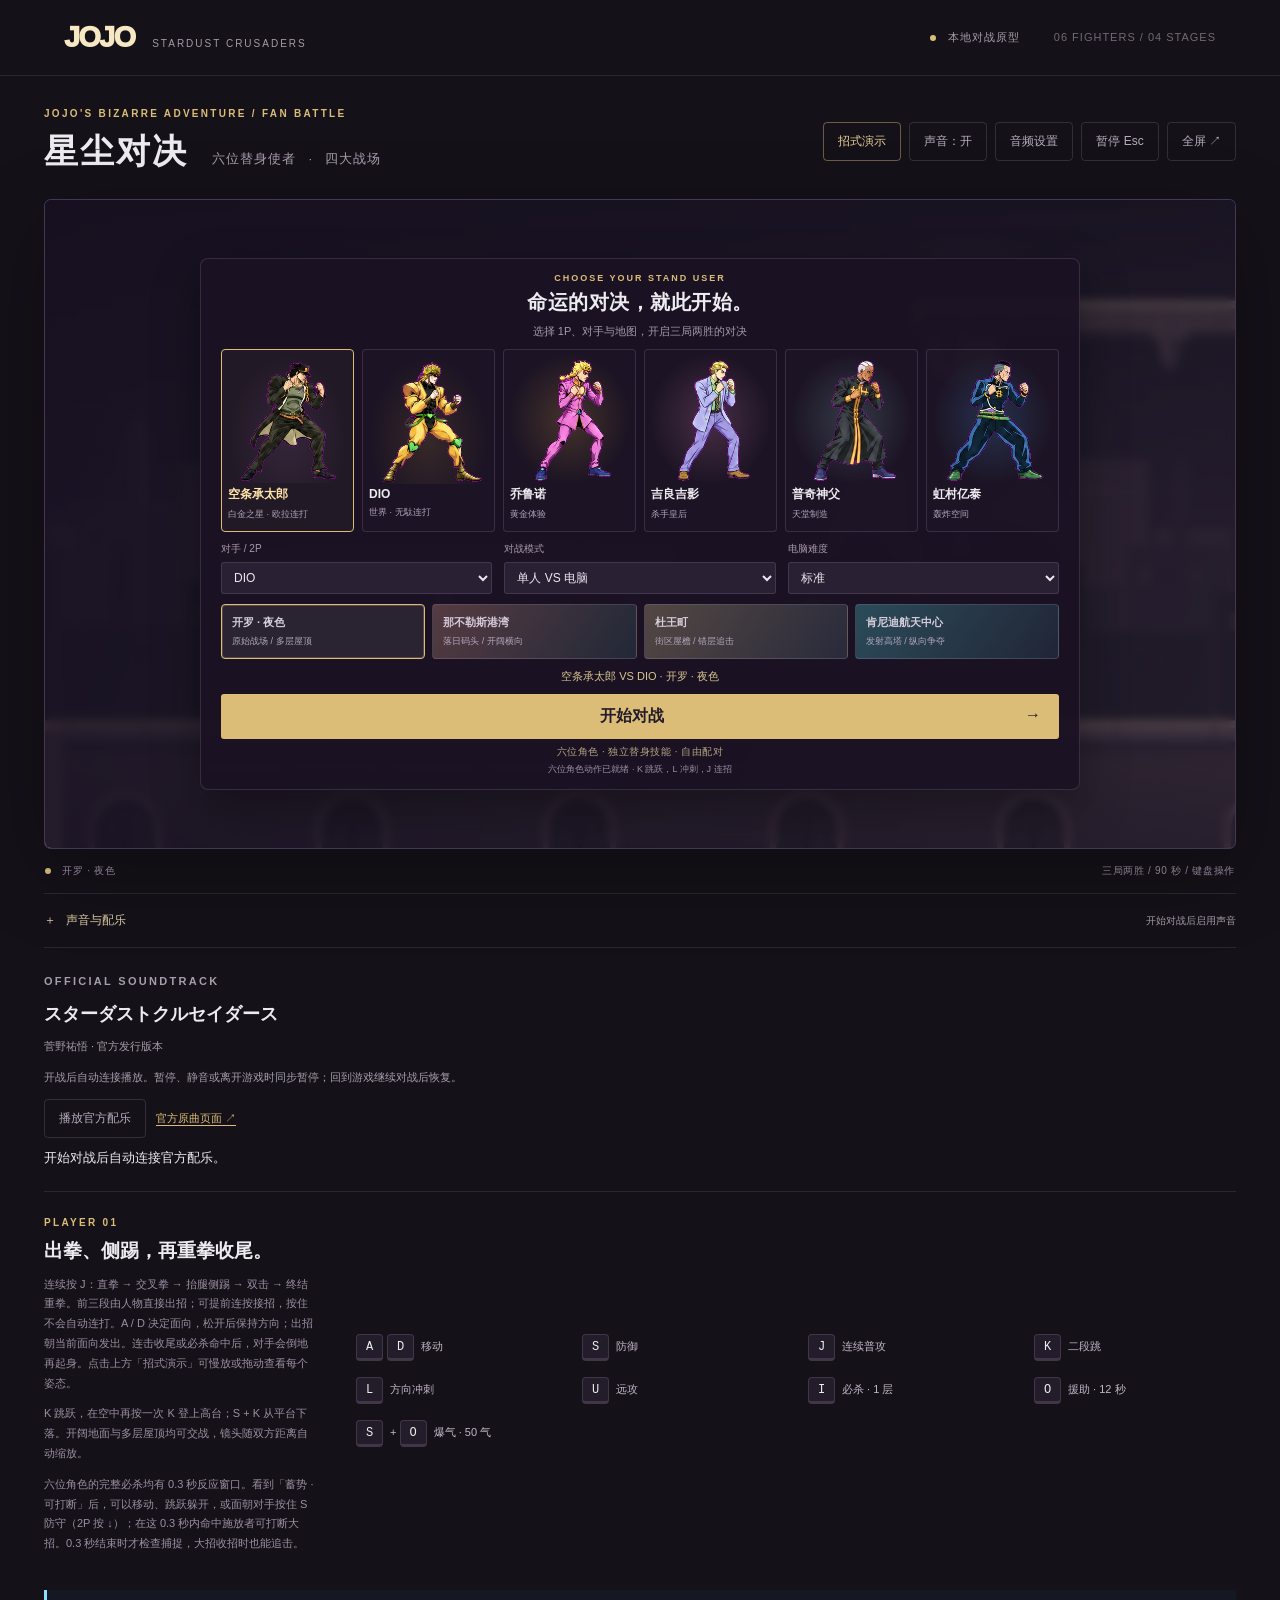
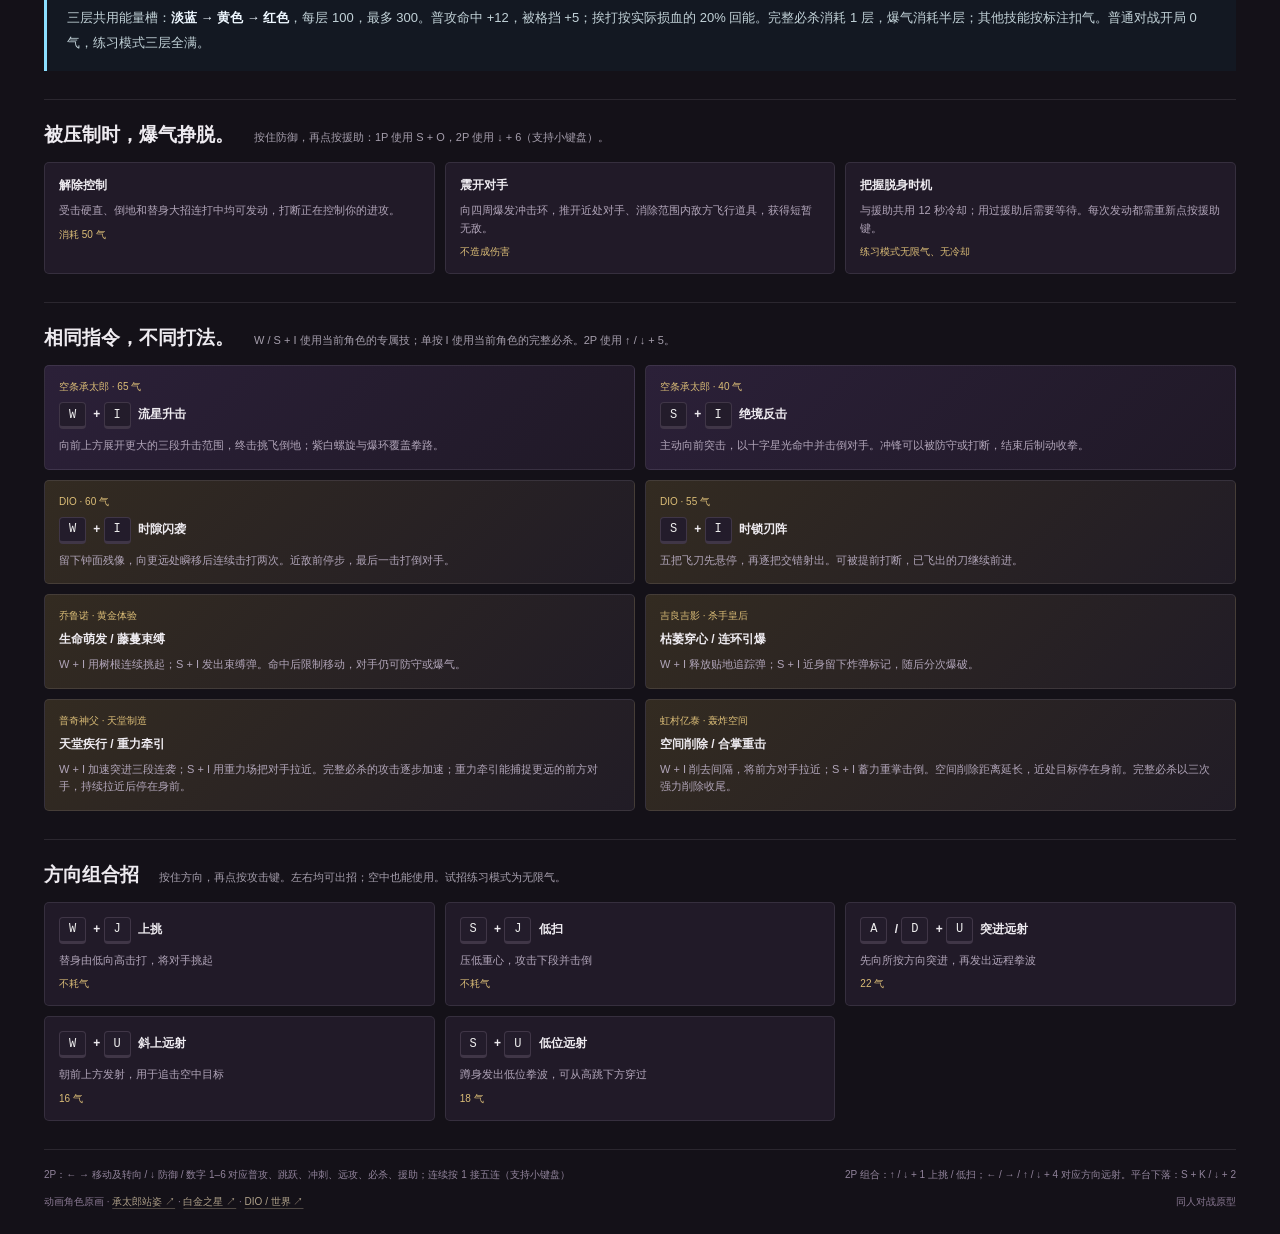
==== commit ea40495e: "Optimize JOJO game assets for web loading" ====
--- a/jojo-star-duel/index.html
+++ b/jojo-star-duel/index.html
@@ -5,7 +5,7 @@
   <meta name="viewport" content="width=device-width,initial-scale=1">
   <meta name="theme-color" content="#17121e">
   <title>JOJO · 星尘对决</title>
-  <link rel="stylesheet" href="style.css?v=jojo-startup-42">
+  <link rel="stylesheet" href="style.css?v=jojo-startup-43">
 </head>
 <body>
   <header>
@@ -136,20 +136,20 @@
       <div class="credits"><span>动画角色原画 · <a href="https://natalie.mu/comic/news/106280" target="_blank" rel="noopener noreferrer">承太郎站姿 ↗</a> · <a href="https://jojo-portal.com/anime/sc/character/01/" target="_blank" rel="noopener noreferrer">白金之星 ↗</a> · <a href="https://jojo-portal.com/anime/sc/character/07/" target="_blank" rel="noopener noreferrer">DIO / 世界 ↗</a></span><span>同人对战原型</span></div>
     </footer>
   </main>
-  <script src="voice-timing.js?v=jojo-startup-42"></script>
-  <script src="combat-geometry.js?v=jojo-startup-42"></script>
-  <script src="stage.js?v=jojo-startup-42"></script>
-  <script src="battle-vfx.js?v=jojo-startup-42"></script>
-  <script src="sprite-data.js?v=jojo-startup-42"></script>
-  <script src="sprite-animation.js?v=jojo-startup-42"></script>
-  <script src="expansion-art.js?v=jojo-startup-42"></script>
-  <script src="fighter-render.js?v=jojo-startup-42"></script>
-  <script src="super-render.js?v=jojo-startup-42"></script>
-  <script src="audio-data.js?v=jojo-startup-42"></script>
-  <script src="audio-engine.js?v=jojo-startup-42"></script>
-  <script src="energy-hud.js?v=jojo-startup-42"></script>
-  <script src="game.js?v=jojo-startup-42"></script>
-  <script src="motion-preview.js?v=jojo-startup-42"></script>
-  <script src="audio-ui.js?v=jojo-startup-42"></script>
+  <script src="voice-timing.js?v=jojo-startup-43"></script>
+  <script src="combat-geometry.js?v=jojo-startup-43"></script>
+  <script src="stage.js?v=jojo-startup-43"></script>
+  <script src="battle-vfx.js?v=jojo-startup-43"></script>
+  <script src="sprite-data.js?v=jojo-startup-43"></script>
+  <script src="sprite-animation.js?v=jojo-startup-43"></script>
+  <script src="expansion-art.js?v=jojo-startup-43"></script>
+  <script src="fighter-render.js?v=jojo-startup-43"></script>
+  <script src="super-render.js?v=jojo-startup-43"></script>
+  <script src="audio-data.js?v=jojo-startup-43"></script>
+  <script src="audio-engine.js?v=jojo-startup-43"></script>
+  <script src="energy-hud.js?v=jojo-startup-43"></script>
+  <script src="game.js?v=jojo-startup-43"></script>
+  <script src="motion-preview.js?v=jojo-startup-43"></script>
+  <script src="audio-ui.js?v=jojo-startup-43"></script>
 </body>
 </html>
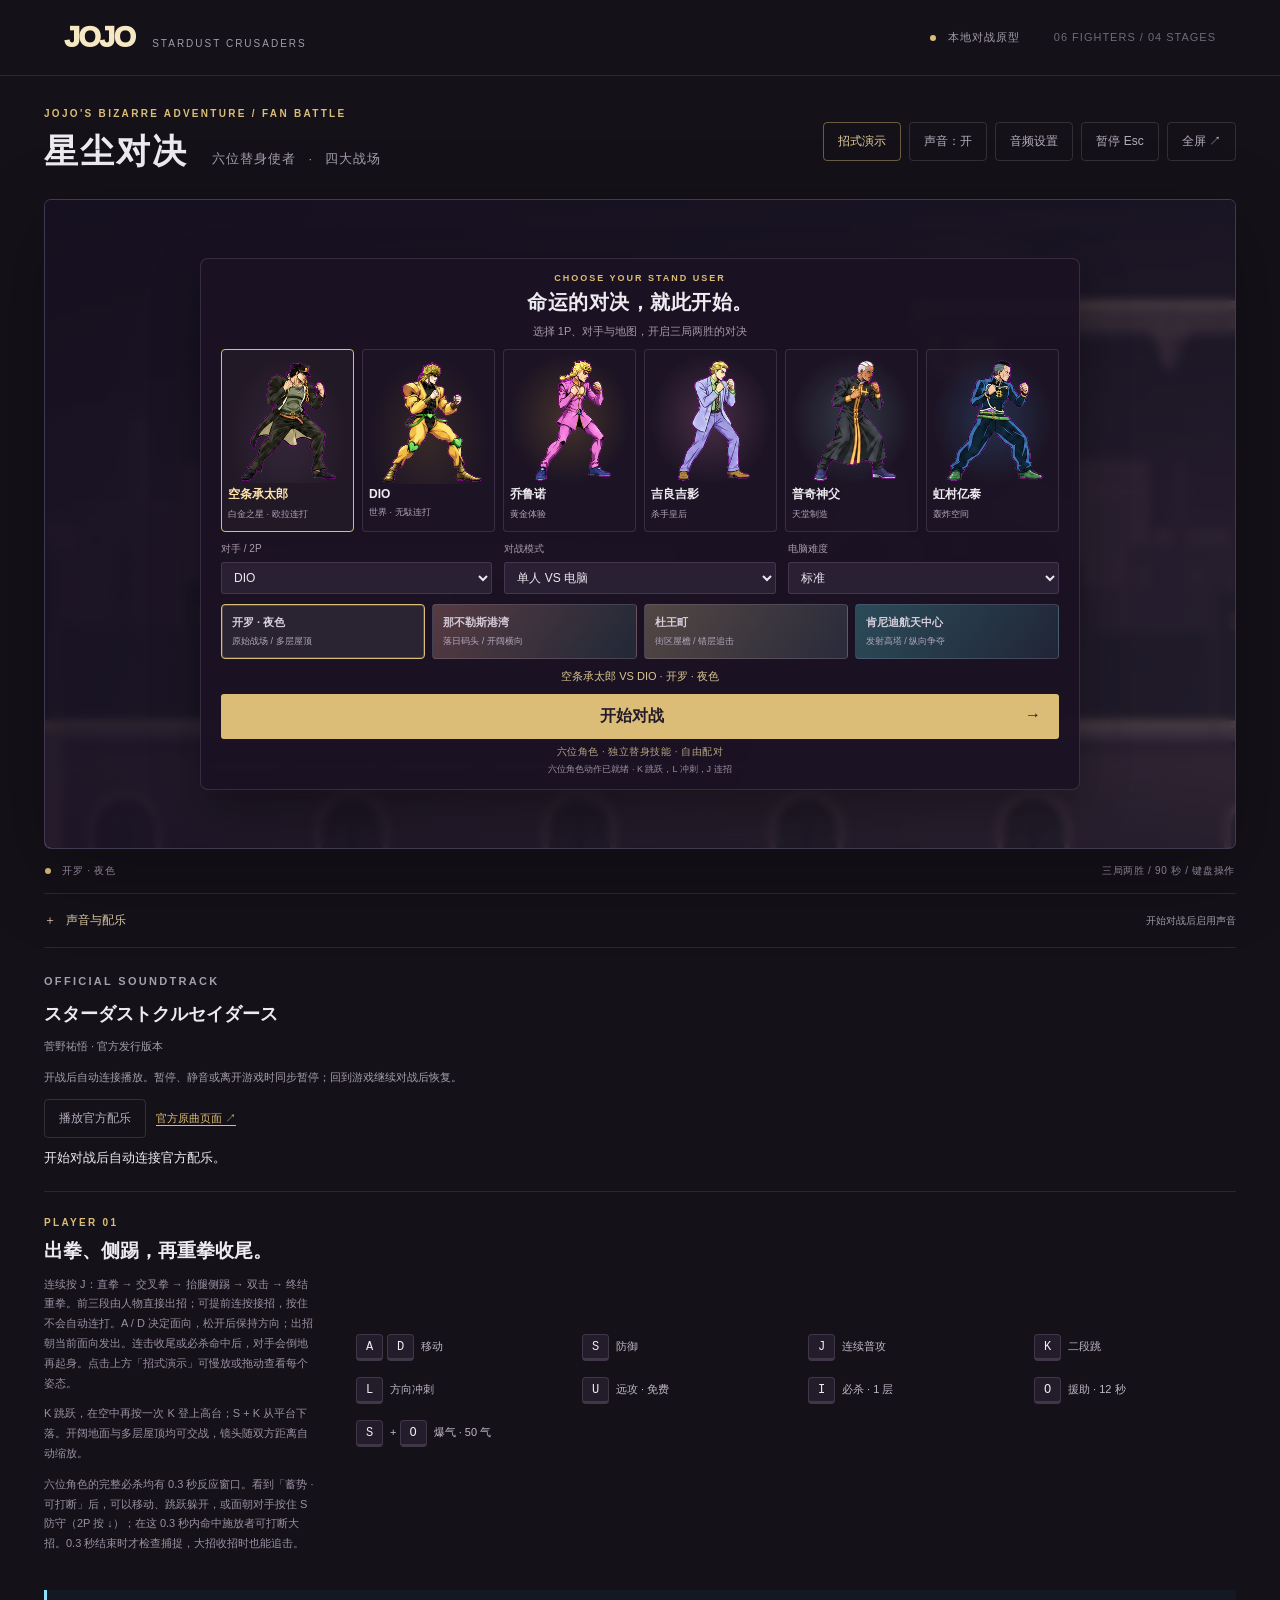
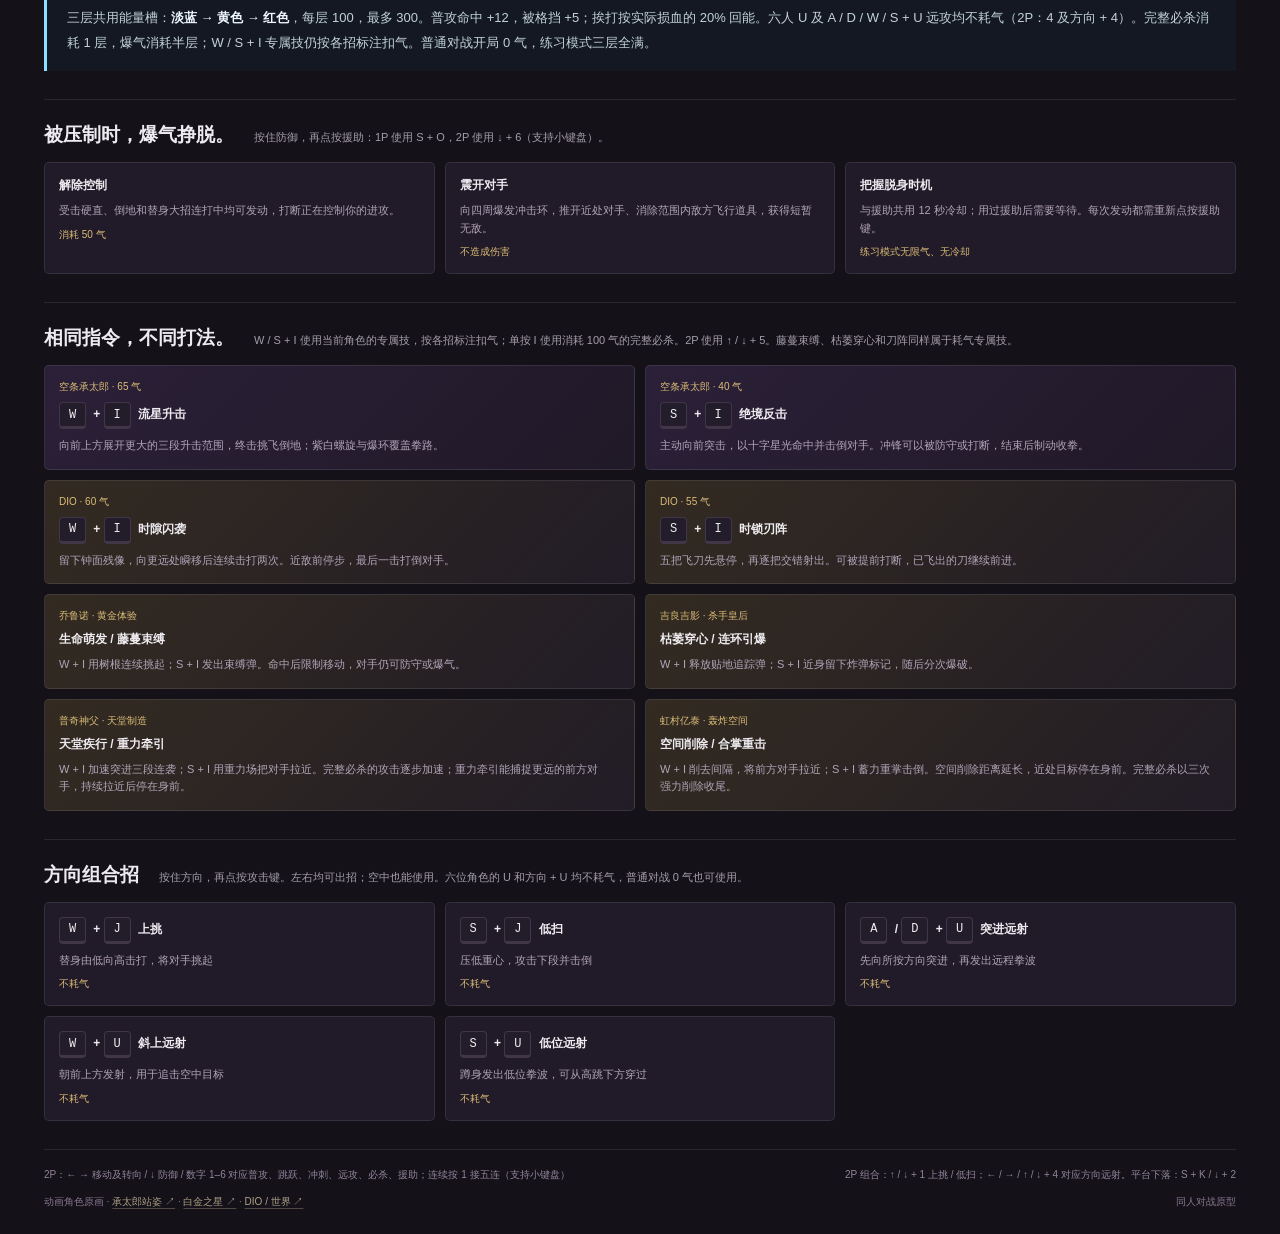
==== commit 85b1a58e: "Sync free ranged attacks update" ====
--- a/jojo-star-duel/index.html
+++ b/jojo-star-duel/index.html
@@ -5,7 +5,7 @@
   <meta name="viewport" content="width=device-width,initial-scale=1">
   <meta name="theme-color" content="#17121e">
   <title>JOJO · 星尘对决</title>
-  <link rel="stylesheet" href="style.css?v=jojo-startup-43">
+  <link rel="stylesheet" href="style.css?v=jojo-free-ranged-43">
 </head>
 <body>
   <header>
@@ -97,9 +97,9 @@
     </section>
     <section class="guide">
       <div><p class="eyebrow">PLAYER 01</p><h3>出拳、侧踢，再重拳收尾。</h3><p>连续按 J：直拳 → 交叉拳 → 抬腿侧踢 → 双击 → 终结重拳。前三段由人物直接出招；可提前连按接招，按住不会自动连打。A / D 决定面向，松开后保持方向；出招朝当前面向发出。连击收尾或必杀命中后，对手会倒地再起身。点击上方「招式演示」可慢放或拖动查看每个姿态。</p><p>K 跳跃，在空中再按一次 K 登上高台；S + K 从平台下落。开阔地面与多层屋顶均可交战，镜头随双方距离自动缩放。</p><p>六位角色的完整必杀均有 0.3 秒反应窗口。看到「蓄势 · 可打断」后，可以移动、跳跃躲开，或面朝对手按住 S 防守（2P 按 ↓）；在这 0.3 秒内命中施放者可打断大招。0.3 秒结束时才检查捕捉，大招收招时也能追击。</p></div>
-      <div class="keys"><span><kbd>A</kbd><kbd>D</kbd> 移动</span><span><kbd>S</kbd> 防御</span><span><kbd>J</kbd> 连续普攻</span><span><kbd>K</kbd> 二段跳</span><span><kbd>L</kbd> 方向冲刺</span><span><kbd>U</kbd> 远攻</span><span><kbd>I</kbd> 必杀 · 1 层</span><span><kbd>O</kbd> 援助 · 12 秒</span><span><kbd>S</kbd> + <kbd>O</kbd> 爆气 · 50 气</span></div>
+      <div class="keys"><span><kbd>A</kbd><kbd>D</kbd> 移动</span><span><kbd>S</kbd> 防御</span><span><kbd>J</kbd> 连续普攻</span><span><kbd>K</kbd> 二段跳</span><span><kbd>L</kbd> 方向冲刺</span><span><kbd>U</kbd> 远攻 · 免费</span><span><kbd>I</kbd> 必杀 · 1 层</span><span><kbd>O</kbd> 援助 · 12 秒</span><span><kbd>S</kbd> + <kbd>O</kbd> 爆气 · 50 气</span></div>
     </section>
-    <p class="energy-guide">三层共用能量槽：<b>淡蓝 → 黄色 → 红色</b>，每层 100，最多 300。普攻命中 +12，被格挡 +5；挨打按实际损血的 20% 回能。完整必杀消耗 1 层，爆气消耗半层；其他技能按标注扣气。普通对战开局 0 气，练习模式三层全满。</p>
+    <p class="energy-guide">三层共用能量槽：<b>淡蓝 → 黄色 → 红色</b>，每层 100，最多 300。普攻命中 +12，被格挡 +5；挨打按实际损血的 20% 回能。六人 U 及 A / D / W / S + U 远攻均不耗气（2P：4 及方向 + 4）。完整必杀消耗 1 层，爆气消耗半层；W / S + I 专属技仍按各招标注扣气。普通对战开局 0 气，练习模式三层全满。</p>
     <section class="command-guide" aria-label="受击爆气操作">
       <div class="command-guide-heading"><h3>被压制时，爆气挣脱。</h3><p>按住防御，再点按援助：1P 使用 S + O，2P 使用 ↓ + 6（支持小键盘）。</p></div>
       <div class="command-list">
@@ -109,7 +109,7 @@
       </div>
     </section>
     <section class="command-guide signature-guide" aria-label="角色专属招式">
-      <div class="command-guide-heading"><h3>相同指令，不同打法。</h3><p>W / S + I 使用当前角色的专属技；单按 I 使用当前角色的完整必杀。2P 使用 ↑ / ↓ + 5。</p></div>
+      <div class="command-guide-heading"><h3>相同指令，不同打法。</h3><p>W / S + I 使用当前角色的专属技，按各招标注扣气；单按 I 使用消耗 100 气的完整必杀。2P 使用 ↑ / ↓ + 5。藤蔓束缚、枯萎穿心和刀阵同样属于耗气专属技。</p></div>
       <div class="command-list signature-list">
         <div><small>空条承太郎 · 65 气</small><b><kbd>W</kbd> + <kbd>I</kbd> 流星升击</b><span>向前上方展开更大的三段升击范围，终击挑飞倒地；紫白螺旋与爆环覆盖拳路。</span></div>
         <div><small>空条承太郎 · 40 气</small><b><kbd>S</kbd> + <kbd>I</kbd> 绝境反击</b><span>主动向前突击，以十字星光命中并击倒对手。冲锋可以被防守或打断，结束后制动收拳。</span></div>
@@ -122,13 +122,13 @@
       </div>
     </section>
     <section class="command-guide" aria-label="方向组合招操作表">
-      <div class="command-guide-heading"><h3>方向组合招</h3><p>按住方向，再点按攻击键。左右均可出招；空中也能使用。试招练习模式为无限气。</p></div>
+      <div class="command-guide-heading"><h3>方向组合招</h3><p>按住方向，再点按攻击键。左右均可出招；空中也能使用。六位角色的 U 和方向 + U 均不耗气，普通对战 0 气也可使用。</p></div>
       <div class="command-list">
         <div><b><kbd>W</kbd> + <kbd>J</kbd> 上挑</b><span>替身由低向高击打，将对手挑起</span><small>不耗气</small></div>
         <div><b><kbd>S</kbd> + <kbd>J</kbd> 低扫</b><span>压低重心，攻击下段并击倒</span><small>不耗气</small></div>
-        <div><b><kbd>A</kbd> / <kbd>D</kbd> + <kbd>U</kbd> 突进远射</b><span>先向所按方向突进，再发出远程拳波</span><small>22 气</small></div>
-        <div><b><kbd>W</kbd> + <kbd>U</kbd> 斜上远射</b><span>朝前上方发射，用于追击空中目标</span><small>16 气</small></div>
-        <div><b><kbd>S</kbd> + <kbd>U</kbd> 低位远射</b><span>蹲身发出低位拳波，可从高跳下方穿过</span><small>18 气</small></div>
+        <div><b><kbd>A</kbd> / <kbd>D</kbd> + <kbd>U</kbd> 突进远射</b><span>先向所按方向突进，再发出远程拳波</span><small>不耗气</small></div>
+        <div><b><kbd>W</kbd> + <kbd>U</kbd> 斜上远射</b><span>朝前上方发射，用于追击空中目标</span><small>不耗气</small></div>
+        <div><b><kbd>S</kbd> + <kbd>U</kbd> 低位远射</b><span>蹲身发出低位拳波，可从高跳下方穿过</span><small>不耗气</small></div>
       </div>
     </section>
     <footer>
@@ -136,20 +136,20 @@
       <div class="credits"><span>动画角色原画 · <a href="https://natalie.mu/comic/news/106280" target="_blank" rel="noopener noreferrer">承太郎站姿 ↗</a> · <a href="https://jojo-portal.com/anime/sc/character/01/" target="_blank" rel="noopener noreferrer">白金之星 ↗</a> · <a href="https://jojo-portal.com/anime/sc/character/07/" target="_blank" rel="noopener noreferrer">DIO / 世界 ↗</a></span><span>同人对战原型</span></div>
     </footer>
   </main>
-  <script src="voice-timing.js?v=jojo-startup-43"></script>
-  <script src="combat-geometry.js?v=jojo-startup-43"></script>
-  <script src="stage.js?v=jojo-startup-43"></script>
-  <script src="battle-vfx.js?v=jojo-startup-43"></script>
-  <script src="sprite-data.js?v=jojo-startup-43"></script>
-  <script src="sprite-animation.js?v=jojo-startup-43"></script>
-  <script src="expansion-art.js?v=jojo-startup-43"></script>
-  <script src="fighter-render.js?v=jojo-startup-43"></script>
-  <script src="super-render.js?v=jojo-startup-43"></script>
-  <script src="audio-data.js?v=jojo-startup-43"></script>
-  <script src="audio-engine.js?v=jojo-startup-43"></script>
-  <script src="energy-hud.js?v=jojo-startup-43"></script>
-  <script src="game.js?v=jojo-startup-43"></script>
-  <script src="motion-preview.js?v=jojo-startup-43"></script>
-  <script src="audio-ui.js?v=jojo-startup-43"></script>
+  <script src="voice-timing.js?v=jojo-free-ranged-43"></script>
+  <script src="combat-geometry.js?v=jojo-free-ranged-43"></script>
+  <script src="stage.js?v=jojo-free-ranged-43"></script>
+  <script src="battle-vfx.js?v=jojo-free-ranged-43"></script>
+  <script src="sprite-data.js?v=jojo-free-ranged-43"></script>
+  <script src="sprite-animation.js?v=jojo-free-ranged-43"></script>
+  <script src="expansion-art.js?v=jojo-free-ranged-43"></script>
+  <script src="fighter-render.js?v=jojo-free-ranged-43"></script>
+  <script src="super-render.js?v=jojo-free-ranged-43"></script>
+  <script src="audio-data.js?v=jojo-free-ranged-43"></script>
+  <script src="audio-engine.js?v=jojo-free-ranged-43"></script>
+  <script src="energy-hud.js?v=jojo-free-ranged-43"></script>
+  <script src="game.js?v=jojo-free-ranged-43"></script>
+  <script src="motion-preview.js?v=jojo-free-ranged-43"></script>
+  <script src="audio-ui.js?v=jojo-free-ranged-43"></script>
 </body>
 </html>
